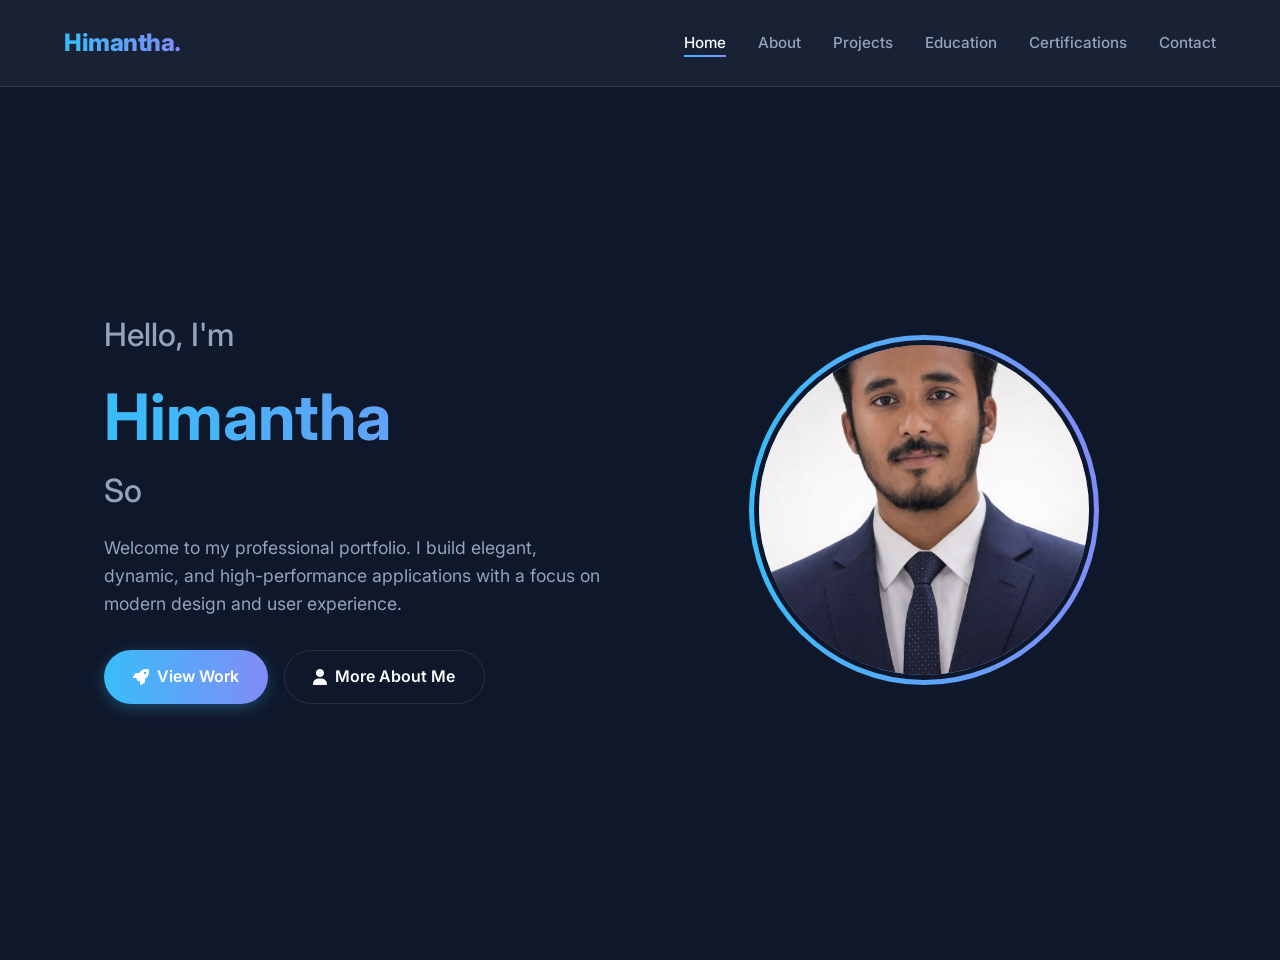
==== index.html @ a5b91b6c "initial commit" ====
<!DOCTYPE html>
<html lang="en">
<head>
    <meta charset="UTF-8">
    <meta name="viewport" content="width=device-width, initial-scale=1.0">
    <title>Himantha | Professional Portfolio</title>
    <meta name="description" content="Professional portfolio of Himantha, showcasing projects, skills, and experience.">
    <!-- Fonts -->
    <link href="https://fonts.googleapis.com/css2?family=Inter:wght@300;400;500;600;700;800&display=swap" rel="stylesheet">
    <!-- Font Awesome -->
    <link rel="stylesheet" href="https://cdnjs.cloudflare.com/ajax/libs/font-awesome/6.4.0/css/all.min.css">
    <!-- Styles -->
    <link rel="stylesheet" href="assets/css/style.css">
</head>
<body>

    <!-- Navigation -->
    <nav class="navbar slide-up">
        <a href="index.html" class="nav-brand text-gradient">Himantha.</a>
        
        <button class="mobile-toggle" id="mobile-toggle">
            <i class="fas fa-bars"></i>
        </button>

        <ul class="nav-links" id="nav-links">
            <li><a href="index.html" class="active">Home</a></li>
            <li><a href="about.html">About</a></li>
            <li><a href="projects.html">Projects</a></li>
            <li><a href="education.html">Education</a></li>
            <li><a href="certification.html">Certifications</a></li>
            <li><a href="contact.html">Contact</a></li>
        </ul>
    </nav>

    <!-- Main Content -->
    <main>
        <section class="hero">
            <div class="hero-content fade-in">
                <h2>Hello, I'm</h2>
                <h1 class="text-gradient">Himantha</h1>
                <h2><span class="typing-text">Software Developer</span></h2>
                <p>Welcome to my professional portfolio. I build elegant, dynamic, and high-performance applications with a focus on modern design and user experience.</p>
                
                <div class="button-group">
                    <a href="projects.html" class="btn btn-primary">
                        <i class="fas fa-rocket"></i> View Work
                    </a>
                    <a href="about.html" class="btn btn-secondary">
                        <i class="fas fa-user"></i> More About Me
                    </a>
                </div>
            </div>

            <div class="hero-image fade-in" style="transition-delay: 0.2s;">
                <div class="profile-img-container">
                    <img src="profile.png" alt="Himantha's Profile Picture" class="profile-img" onerror="this.src='https://via.placeholder.com/350/1e293b/38bdf8?text=Himantha'">
                </div>
            </div>
        </section>
    </main>

    <!-- Scripts -->
    <script src="assets/js/main.js"></script>
</body>
</html>
---- assets/css/style.css ----
:root {
  --bg-color: #0f172a;
  --bg-secondary: #1e293b;
  --text-primary: #f8fafc;
  --text-secondary: #94a3b8;
  --accent-primary: #38bdf8;
  --accent-secondary: #818cf8;
  --gradient-text: linear-gradient(to right, var(--accent-primary), var(--accent-secondary));
  --glass-bg: rgba(30, 41, 59, 0.7);
  --glass-border: rgba(255, 255, 255, 0.1);
  --transition: all 0.3s cubic-bezier(0.4, 0, 0.2, 1);
}

* {
  margin: 0;
  padding: 0;
  box-sizing: border-box;
}

html {
  scroll-behavior: smooth;
}

body {
  font-family: 'Inter', -apple-system, BlinkMacSystemFont, 'Segoe UI', Roboto, Helvetica, Arial, sans-serif;
  background-color: var(--bg-color);
  color: var(--text-primary);
  line-height: 1.6;
  overflow-x: hidden;
}

/* Typography */
h1, h2, h3, h4, h5, h6 {
  font-weight: 700;
  line-height: 1.2;
}

.text-gradient {
  background: var(--gradient-text);
  -webkit-background-clip: text;
  -webkit-text-fill-color: transparent;
  background-clip: text;
}

a {
  text-decoration: none;
  color: inherit;
  transition: var(--transition);
}

/* Navigation */
.navbar {
  position: fixed;
  top: 0;
  left: 0;
  width: 100%;
  padding: 1.5rem 5%;
  display: flex;
  justify-content: space-between;
  align-items: center;
  z-index: 1000;
  background: var(--glass-bg);
  backdrop-filter: blur(12px);
  border-bottom: 1px solid var(--glass-border);
}

.nav-brand {
  font-size: 1.5rem;
  font-weight: 800;
  letter-spacing: -0.5px;
}

.nav-links {
  display: flex;
  gap: 2rem;
  list-style: none;
}

.nav-links a {
  font-weight: 500;
  font-size: 0.95rem;
  color: var(--text-secondary);
  position: relative;
}

.nav-links a:hover, .nav-links a.active {
  color: var(--text-primary);
}

.nav-links a::after {
  content: '';
  position: absolute;
  bottom: -5px;
  left: 0;
  width: 0;
  height: 2px;
  background: var(--gradient-text);
  transition: var(--transition);
}

.nav-links a:hover::after, .nav-links a.active::after {
  width: 100%;
}

.mobile-toggle {
  display: none;
  background: none;
  border: none;
  color: var(--text-primary);
  font-size: 1.5rem;
  cursor: pointer;
}

/* Main Layout */
main {
  min-height: 100vh;
  padding: 120px 5% 60px;
  max-width: 1200px;
  margin: 0 auto;
}

/* Hero Section */
.hero {
  display: flex;
  align-items: center;
  justify-content: space-between;
  min-height: calc(100vh - 120px);
  gap: 4rem;
}

.hero-content {
  flex: 1;
}

.hero-content h1 {
  font-size: 4rem;
  margin-bottom: 1rem;
}

.hero-content h2 {
  font-size: 2rem;
  color: var(--text-secondary);
  margin-bottom: 1.5rem;
  font-weight: 500;
}

.hero-content p {
  font-size: 1.1rem;
  color: var(--text-secondary);
  margin-bottom: 2rem;
  max-width: 500px;
}

.hero-image {
  flex: 1;
  display: flex;
  justify-content: center;
}

.profile-img-container {
  position: relative;
  width: 350px;
  height: 350px;
  border-radius: 50%;
  padding: 5px;
  background: var(--gradient-text);
}

.profile-img {
  width: 100%;
  height: 100%;
  object-fit: cover;
  border-radius: 50%;
  border: 5px solid var(--bg-color);
}

/* Buttons */
.btn {
  display: inline-flex;
  align-items: center;
  justify-content: center;
  padding: 0.8rem 1.8rem;
  border-radius: 50px;
  font-weight: 600;
  cursor: pointer;
  border: none;
  gap: 0.5rem;
}

.btn-primary {
  background: var(--gradient-text);
  color: white;
  box-shadow: 0 4px 15px rgba(56, 189, 248, 0.3);
}

.btn-primary:hover {
  box-shadow: 0 6px 20px rgba(56, 189, 248, 0.5);
  transform: translateY(-2px);
}

.btn-secondary {
  background: transparent;
  color: var(--text-primary);
  border: 1px solid var(--glass-border);
}

.btn-secondary:hover {
  background: var(--glass-bg);
  border-color: var(--accent-primary);
  transform: translateY(-2px);
}

.button-group {
  display: flex;
  gap: 1rem;
}

/* Cards & Glassmorphism */
.glass-card {
  background: var(--glass-bg);
  backdrop-filter: blur(10px);
  border: 1px solid var(--glass-border);
  border-radius: 16px;
  padding: 2rem;
  transition: var(--transition);
}

.glass-card:hover {
  transform: translateY(-5px);
  border-color: rgba(56, 189, 248, 0.3);
  box-shadow: 0 10px 30px rgba(0, 0, 0, 0.2);
}

/* Grids */
.grid {
  display: grid;
  grid-template-columns: repeat(auto-fill, minmax(300px, 1fr));
  gap: 2rem;
  margin-top: 2rem;
}

/* Animations */
.fade-in {
  opacity: 0;
  transition: opacity 0.8s ease-out;
}

.fade-in.visible {
  opacity: 1;
}

.slide-up {
  opacity: 0;
  transform: translateY(30px);
  transition: all 0.8s ease-out;
}

.slide-up.visible {
  opacity: 1;
  transform: translateY(0);
}

/* Responsive Design */
@media (max-width: 992px) {
  .hero {
    flex-direction: column-reverse;
    text-align: center;
    justify-content: center;
    padding-top: 4rem;
  }
  
  .hero-content p {
    margin: 0 auto 2rem;
  }
  
  .button-group {
    justify-content: center;
  }
}

@media (max-width: 768px) {
  .nav-links {
    position: fixed;
    top: 70px;
    right: -100%;
    width: 250px;
    height: 100vh;
    background: var(--bg-secondary);
    flex-direction: column;
    padding: 2rem;
    transition: var(--transition);
    border-left: 1px solid var(--glass-border);
  }
  
  .nav-links.active {
    right: 0;
  }
  
  .mobile-toggle {
    display: block;
  }
  
  .hero-content h1 {
    font-size: 3rem;
  }
  
  .profile-img-container {
    width: 250px;
    height: 250px;
  }
}

/* Utilities */
.section-title {
  font-size: 2.5rem;
  margin-bottom: 2rem;
  text-align: center;
}

.mb-4 { margin-bottom: 1rem; }
.mb-8 { margin-bottom: 2rem; }

/* Timeline for Education */
.timeline {
  position: relative;
  max-width: 800px;
  margin: 0 auto;
}

.timeline::after {
  content: '';
  position: absolute;
  width: 2px;
  background: var(--glass-border);
  top: 0;
  bottom: 0;
  left: 50%;
  margin-left: -1px;
}

.timeline-item {
  padding: 10px 40px;
  position: relative;
  background-color: inherit;
  width: 50%;
}

.timeline-item::after {
  content: '';
  position: absolute;
  width: 16px;
  height: 16px;
  right: -8px;
  background-color: var(--accent-primary);
  border: 4px solid var(--bg-color);
  top: 15px;
  border-radius: 50%;
  z-index: 1;
}

.left { left: 0; }
.right { left: 50%; }

.right::after {
  left: -8px;
}

@media screen and (max-width: 600px) {
  .timeline::after {
    left: 31px;
  }
  .timeline-item {
    width: 100%;
    padding-left: 70px;
    padding-right: 25px;
  }
  .timeline-item::before {
    left: 60px;
    border: medium solid white;
    border-width: 10px 10px 10px 0;
    border-color: transparent white transparent transparent;
  }
  .left::after, .right::after {
    left: 23px;
  }
  .right {
    left: 0%;
  }
}

/* Form Styles */
.contact-form {
  display: flex;
  flex-direction: column;
  gap: 1.5rem;
  max-width: 600px;
  margin: 0 auto;
}

.form-group {
  display: flex;
  flex-direction: column;
  gap: 0.5rem;
}

.form-control {
  background: rgba(0, 0, 0, 0.2);
  border: 1px solid var(--glass-border);
  border-radius: 8px;
  padding: 1rem;
  color: var(--text-primary);
  font-family: inherit;
  font-size: 1rem;
  transition: var(--transition);
}

.form-control:focus {
  outline: none;
  border-color: var(--accent-primary);
  box-shadow: 0 0 0 2px rgba(56, 189, 248, 0.2);
}

textarea.form-control {
  min-height: 150px;
  resize: vertical;
}
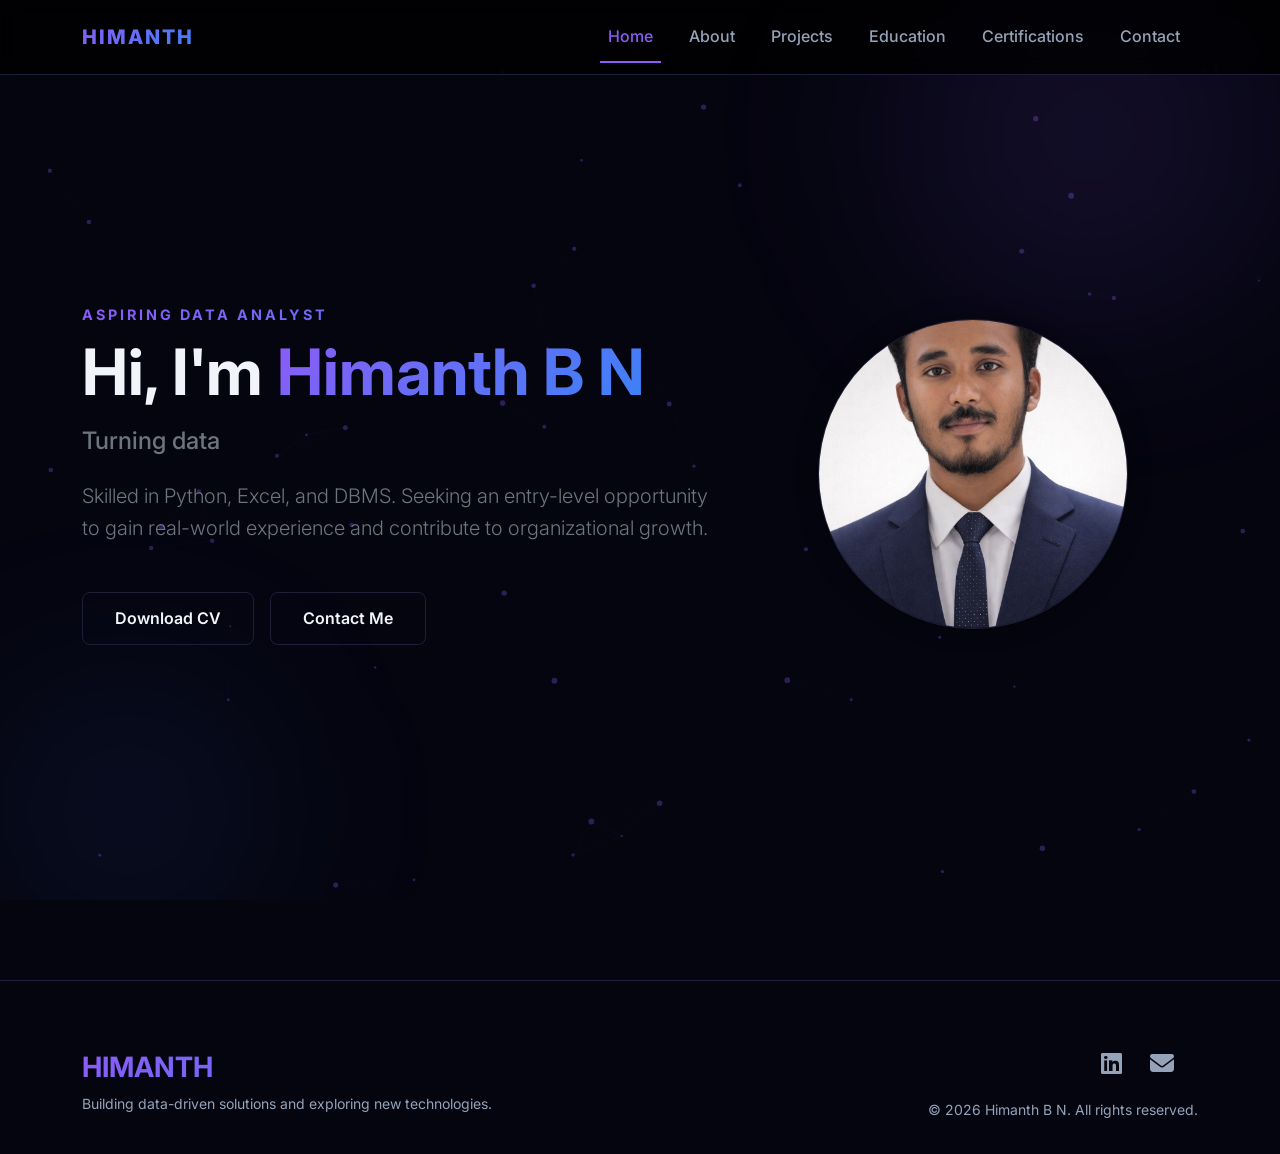
==== commit b3da9da4: "initial commit" ====
--- a/index.html
+++ b/index.html
@@ -3,63 +3,99 @@
 <head>
     <meta charset="UTF-8">
     <meta name="viewport" content="width=device-width, initial-scale=1.0">
-    <title>Himantha | Professional Portfolio</title>
-    <meta name="description" content="Professional portfolio of Himantha, showcasing projects, skills, and experience.">
-    <!-- Fonts -->
-    <link href="https://fonts.googleapis.com/css2?family=Inter:wght@300;400;500;600;700;800&display=swap" rel="stylesheet">
+    <title>Himanth B N | Portfolio</title>
+    <meta name="description" content="Portfolio of Himanth B N, an Aspiring Data Analyst skilled in Python, Excel, and DBMS.">
+    <!-- Bootstrap CSS -->
+    <link href="https://cdn.jsdelivr.net/npm/bootstrap@5.3.0/dist/css/bootstrap.min.css" rel="stylesheet">
+    <!-- Google Fonts -->
+    <link href="https://fonts.googleapis.com/css2?family=Inter:wght@300;400;600;700;800&display=swap" rel="stylesheet">
     <!-- Font Awesome -->
     <link rel="stylesheet" href="https://cdnjs.cloudflare.com/ajax/libs/font-awesome/6.4.0/css/all.min.css">
-    <!-- Styles -->
-    <link rel="stylesheet" href="assets/css/style.css">
+    <!-- Custom CSS -->
+    <link rel="stylesheet" href="css/style.css">
 </head>
 <body>
+    <!-- Preloader -->
+    <div id="preloader"><div class="loader"></div></div>
 
-    <!-- Navigation -->
-    <nav class="navbar slide-up">
-        <a href="index.html" class="nav-brand text-gradient">Himantha.</a>
-        
-        <button class="mobile-toggle" id="mobile-toggle">
-            <i class="fas fa-bars"></i>
-        </button>
+    <!-- Background Effects -->
+    <div class="ambient-glow">
+        <canvas id="tech-canvas"></canvas>
+        <div class="glow-1"></div>
+        <div class="glow-2"></div>
+    </div>
 
-        <ul class="nav-links" id="nav-links">
-            <li><a href="index.html" class="active">Home</a></li>
-            <li><a href="about.html">About</a></li>
-            <li><a href="projects.html">Projects</a></li>
-            <li><a href="education.html">Education</a></li>
-            <li><a href="certification.html">Certifications</a></li>
-            <li><a href="contact.html">Contact</a></li>
-        </ul>
+    <!-- Navbar -->
+    <nav class="navbar navbar-expand-lg fixed-top">
+        <div class="container">
+            <a class="navbar-brand text-gradient" href="index.html">HIMANTH</a>
+            <button class="navbar-toggler border-0" type="button" data-bs-toggle="collapse" data-bs-target="#navbarNav">
+                <span class="fas fa-bars text-white"></span>
+            </button>
+            <div class="collapse navbar-collapse" id="navbarNav">
+                <ul class="navbar-nav ms-auto">
+                    <li class="nav-item"><a class="nav-link" href="index.html">Home</a></li>
+                    <li class="nav-item"><a class="nav-link" href="about.html">About</a></li>
+                    <li class="nav-item"><a class="nav-link" href="projects.html">Projects</a></li>
+                    <li class="nav-item"><a class="nav-link" href="education.html">Education</a></li>
+                    <li class="nav-item"><a class="nav-link" href="certifications.html">Certifications</a></li>
+                    <li class="nav-item"><a class="nav-link" href="contact.html">Contact</a></li>
+                </ul>
+            </div>
+        </div>
     </nav>
 
-    <!-- Main Content -->
-    <main>
-        <section class="hero">
-            <div class="hero-content fade-in">
-                <h2>Hello, I'm</h2>
-                <h1 class="text-gradient">Himantha</h1>
-                <h2><span class="typing-text">Software Developer</span></h2>
-                <p>Welcome to my professional portfolio. I build elegant, dynamic, and high-performance applications with a focus on modern design and user experience.</p>
-                
-                <div class="button-group">
-                    <a href="projects.html" class="btn btn-primary">
-                        <i class="fas fa-rocket"></i> View Work
-                    </a>
-                    <a href="about.html" class="btn btn-secondary">
-                        <i class="fas fa-user"></i> More About Me
-                    </a>
+    <!-- Hero Section -->
+    <section class="hero-section min-vh-100 d-flex align-items-center pt-5">
+        <div class="container">
+            <div class="row align-items-center gy-5">
+                <div class="col-lg-7 order-2 order-lg-1">
+                    <div class="reveal">
+                        <span class="hero-tagline text-gradient fw-bold mb-2 d-block" style="letter-spacing: 3px; font-size: 0.9rem;">ASPIRING DATA ANALYST</span>
+                        <h1 class="display-3 fw-bolder mb-3">Hi, I'm <span class="text-gradient">Himanth B N</span></h1>
+                        <p class="typing-text h4 mb-4 text-secondary" data-text="Turning data into insights."></p>
+                        <p class="hero-desc lead text-secondary mb-5 max-width-600">
+                            Skilled in Python, Excel, and DBMS. Seeking an entry-level opportunity to gain real-world experience and contribute to organizational growth.
+                        </p>
+                        <div class="d-flex flex-wrap gap-3">
+                            <a href="Himanth_Resume.pdf" download class="btn-secondary-custom">Download CV</a>
+                            <a href="contact.html" class="btn-secondary-custom">Contact Me</a>
+                        </div>
+                    </div>
+                </div>
+                <div class="col-lg-5 order-1 order-lg-2">
+                    <div class="reveal">
+                        <div class="profile-img-wrapper">
+                            <img src="profile.png" alt="Himanth B N" class="profile-img-main">
+                        </div>
+                    </div>
                 </div>
             </div>
+        </div>
+    </section>
 
-            <div class="hero-image fade-in" style="transition-delay: 0.2s;">
-                <div class="profile-img-container">
-                    <img src="profile.png" alt="Himantha's Profile Picture" class="profile-img" onerror="this.src='https://via.placeholder.com/350/1e293b/38bdf8?text=Himantha'">
+    <!-- Footer -->
+    <footer>
+        <div class="container">
+            <div class="row align-items-center">
+                <div class="col-md-6 text-center text-md-start mb-4 mb-md-0">
+                    <h3 class="text-gradient fw-bold mb-2">HIMANTH</h3>
+                    <p class="muted-text small mb-0">Building data-driven solutions and exploring new technologies.</p>
+                </div>
+                <div class="col-md-6 text-center text-md-end">
+                    <div class="social-links mb-3">
+                        <a href="https://www.linkedin.com/in/himu-himanth-9b56933b8" target="_blank" class="social-link"><i class="fab fa-linkedin"></i></a>
+                        <a href="mailto:himuhimanth27@gmail.com" class="social-link"><i class="fas fa-envelope"></i></a>
+                    </div>
+                    <p class="muted-text small mb-0">&copy; 2026 Himanth B N. All rights reserved.</p>
                 </div>
             </div>
-        </section>
-    </main>
+        </div>
+    </footer>
 
-    <!-- Scripts -->
-    <script src="assets/js/main.js"></script>
+    <!-- Bootstrap JS -->
+    <script src="https://cdn.jsdelivr.net/npm/bootstrap@5.3.0/dist/js/bootstrap.bundle.min.js"></script>
+    <!-- Custom JS -->
+    <script src="js/main.js"></script>
 </body>
 </html>
--- a/css/style.css
+++ b/css/style.css
@@ -0,0 +1,311 @@
+/* 
+    Himanth B N Portfolio - Design System
+    Professional, Modern, Futuristic Developer Aesthetic
+*/
+
+:root {
+    --bg-color: #050510; /* Deep Midnight Blue */
+    --surface-color: #0C0C1E; /* Dark Purple-Blue Surface */
+    --primary-accent: #8B5CF6; /* Purple */
+    --secondary-accent: #3B82F6; /* Blue */
+    --highlight: #C084FC;
+    --text-primary: #F1F5F9;
+    --text-secondary: #94A3B8;
+    --border-color: #1E1E38;
+    --card-glow: rgba(139, 92, 246, 0.2);
+    --btn-glow: rgba(59, 130, 246, 0.3);
+    --transition: all 0.4s cubic-bezier(0.4, 0, 0.2, 1);
+}
+
+* {
+    margin: 0;
+    padding: 0;
+    box-sizing: border-box;
+}
+
+body {
+    background-color: var(--bg-color);
+    color: var(--text-primary);
+    font-family: 'Inter', -apple-system, BlinkMacSystemFont, sans-serif;
+    line-height: 1.6;
+    overflow-x: hidden;
+}
+
+/* Scrollbar */
+::-webkit-scrollbar {
+    width: 8px;
+}
+::-webkit-scrollbar-track {
+    background: var(--bg-color);
+}
+::-webkit-scrollbar-thumb {
+    background: var(--border-color);
+    border-radius: 10px;
+}
+::-webkit-scrollbar-thumb:hover {
+    background: var(--primary-accent);
+}
+
+/* Background Effects */
+.ambient-glow {
+    position: fixed;
+    top: 0;
+    left: 0;
+    width: 100%;
+    height: 100%;
+    z-index: -1;
+    overflow: hidden;
+    pointer-events: none;
+}
+
+.glow-1 {
+    position: absolute;
+    top: -10%;
+    right: -10%;
+    width: 50%;
+    height: 50%;
+    background: radial-gradient(circle, rgba(139, 92, 246, 0.15) 0%, transparent 70%);
+    filter: blur(80px);
+}
+
+.glow-2 {
+    position: absolute;
+    bottom: -10%;
+    left: -10%;
+    width: 40%;
+    height: 40%;
+    background: radial-gradient(circle, rgba(59, 130, 246, 0.1) 0%, transparent 70%);
+    filter: blur(80px);
+}
+
+#tech-canvas {
+    position: absolute;
+    top: 0;
+    left: 0;
+    width: 100%;
+    height: 100%;
+    opacity: 0.3;
+}
+
+/* Typography */
+.text-gradient {
+    background: linear-gradient(135deg, var(--primary-accent), var(--secondary-accent));
+    -webkit-background-clip: text;
+    -webkit-text-fill-color: transparent;
+}
+
+.section-title {
+    font-size: 2.5rem;
+    font-weight: 800;
+    margin-bottom: 3rem;
+    text-align: center;
+    position: relative;
+}
+
+.section-title::after {
+    content: '';
+    position: absolute;
+    bottom: -10px;
+    left: 50%;
+    transform: translateX(-50%);
+    width: 60px;
+    height: 3px;
+    background: var(--primary-accent);
+    border-radius: 2px;
+}
+
+.muted-text {
+    color: var(--text-secondary);
+}
+
+/* Navbar */
+.navbar {
+    background: rgba(0, 0, 0, 0.8);
+    backdrop-filter: blur(10px);
+    border-bottom: 1px solid var(--border-color);
+    padding: 1rem 0;
+    transition: var(--transition);
+}
+
+.navbar-brand {
+    font-weight: 800;
+    letter-spacing: 2px;
+    color: var(--text-primary) !important;
+}
+
+.nav-link {
+    color: var(--text-secondary) !important;
+    font-weight: 500;
+    margin: 0 10px;
+    position: relative;
+    transition: var(--transition);
+}
+
+.nav-link:hover, .nav-link.active {
+    color: var(--primary-accent) !important;
+}
+
+.nav-link::after {
+    content: '';
+    position: absolute;
+    bottom: -5px;
+    left: 0;
+    width: 0;
+    height: 2px;
+    background: var(--primary-accent);
+    transition: var(--transition);
+}
+
+.nav-link:hover::after, .nav-link.active::after {
+    width: 100%;
+}
+
+/* Buttons */
+.btn-primary-custom {
+    background: linear-gradient(135deg, var(--primary-accent), var(--secondary-accent));
+    color: white;
+    padding: 0.8rem 2rem;
+    border-radius: 8px;
+    border: none;
+    font-weight: 600;
+    transition: var(--transition);
+    text-decoration: none;
+    display: inline-block;
+    box-shadow: 0 4px 15px var(--btn-glow);
+}
+
+.btn-primary-custom:hover {
+    transform: translateY(-3px);
+    box-shadow: 0 8px 25px var(--btn-glow);
+    color: white;
+}
+
+.btn-secondary-custom {
+    background: transparent;
+    color: var(--text-primary);
+    padding: 0.8rem 2rem;
+    border-radius: 8px;
+    border: 1px solid var(--border-color);
+    font-weight: 600;
+    transition: var(--transition);
+    text-decoration: none;
+    display: inline-block;
+}
+
+.btn-secondary-custom:hover {
+    background: rgba(255, 255, 255, 0.05);
+    border-color: var(--primary-accent);
+    transform: translateY(-3px);
+    color: var(--primary-accent);
+}
+
+/* Cards */
+.custom-card {
+    background: var(--surface-color);
+    border: 1px solid var(--border-color);
+    border-radius: 16px;
+    padding: 2rem;
+    transition: var(--transition);
+    height: 100%;
+    position: relative;
+    overflow: hidden;
+}
+
+.custom-card:hover {
+    border-color: var(--primary-accent);
+    box-shadow: 0 10px 30px var(--card-glow);
+    transform: translateY(-10px);
+}
+
+/* Profile Image */
+.profile-img-wrapper {
+    width: 320px;
+    height: 320px;
+    margin: 0 auto;
+    border-radius: 50%;
+    padding: 5px;
+    background: transparent;
+    display: flex;
+    justify-content: center;
+    align-items: center;
+}
+
+.profile-img-main {
+    width: 100%;
+    height: 100%;
+    border-radius: 50%;
+    object-fit: cover;
+    border: 1px solid var(--border-color);
+    box-shadow: 0 0 20px rgba(0,0,0,0.5);
+}
+
+/* Animations */
+.reveal {
+    opacity: 0;
+    transform: translateY(30px);
+    transition: all 0.8s ease-out;
+}
+
+.reveal.active {
+    opacity: 1;
+    transform: translateY(0);
+}
+
+/* Preloader */
+#preloader {
+    position: fixed;
+    top: 0;
+    left: 0;
+    width: 100%;
+    height: 100%;
+    background: var(--bg-color);
+    display: flex;
+    justify-content: center;
+    align-items: center;
+    z-index: 9999;
+    transition: opacity 0.5s ease;
+}
+
+.loader {
+    width: 50px;
+    height: 50px;
+    border: 3px solid rgba(56, 189, 248, 0.1);
+    border-top: 3px solid var(--primary-accent);
+    border-radius: 50%;
+    animation: spin 1s linear infinite;
+}
+
+@keyframes spin {
+    0% { transform: rotate(0deg); }
+    100% { transform: rotate(360deg); }
+}
+
+/* Footer */
+footer {
+    padding: 4rem 0 2rem;
+    border-top: 1px solid var(--border-color);
+    margin-top: 5rem;
+}
+
+.social-link {
+    color: var(--text-secondary);
+    font-size: 1.5rem;
+    margin-right: 1.5rem;
+    transition: var(--transition);
+}
+
+.social-link:hover {
+    color: var(--primary-accent);
+    transform: translateY(-3px);
+}
+
+/* Responsive */
+@media (max-width: 768px) {
+    .hero-title {
+        font-size: 2.5rem;
+    }
+    .profile-img-wrapper {
+        width: 250px;
+        height: 250px;
+    }
+}
